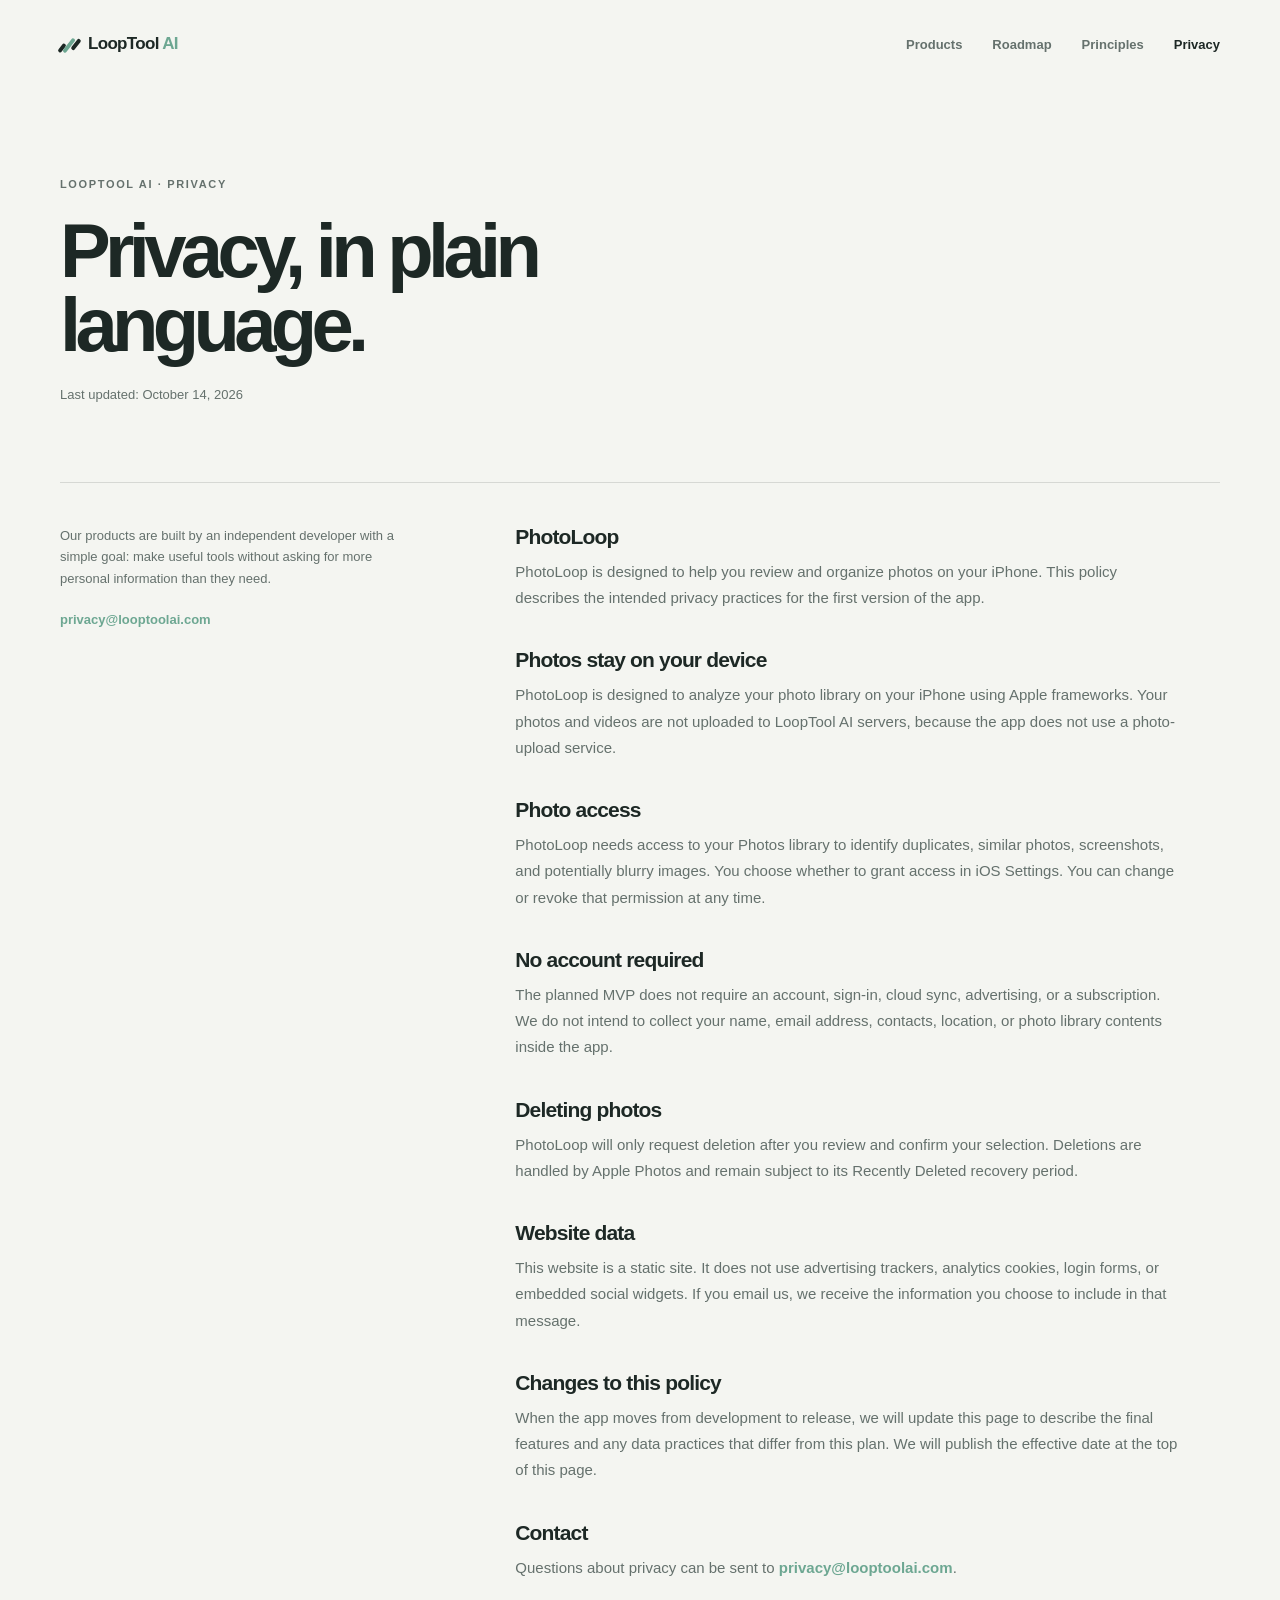
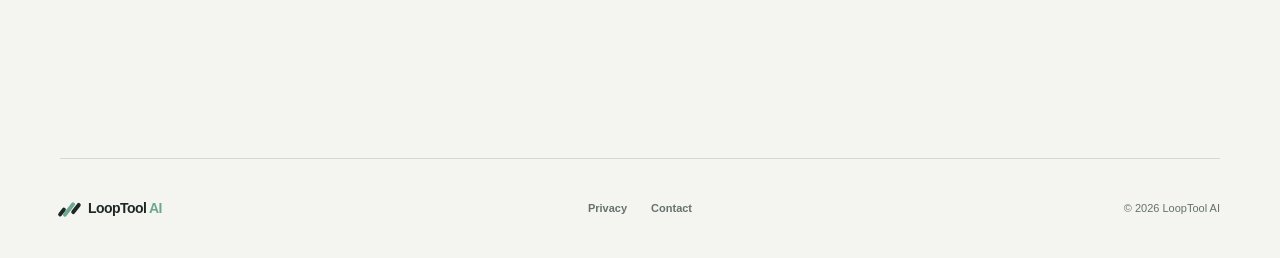
==== privacy.html @ a6b0fe11 "Add files via upload" ====
<!doctype html>
<html lang="en">
  <head>
    <meta charset="utf-8" />
    <meta name="viewport" content="width=device-width, initial-scale=1" />
    <meta name="theme-color" content="#f4f5f1" />
    <meta name="description" content="LoopTool AI privacy principles and PhotoLoop privacy policy." />
    <title>Privacy — LoopTool AI</title>
    <link rel="stylesheet" href="styles.css" />
  </head>
  <body>
    <header class="site-header">
      <a class="brand" href="index.html" aria-label="LoopTool AI home">
        <span class="brand-mark" aria-hidden="true"><span></span><span></span><span></span></span>
        <span>LoopTool <em>AI</em></span>
      </a>
      <nav class="site-nav" aria-label="Primary navigation">
        <a href="index.html#product">Products</a>
        <a href="index.html#roadmap">Roadmap</a>
        <a href="index.html#principles">Principles</a>
        <a class="active" href="privacy.html">Privacy</a>
      </nav>
    </header>

    <main class="legal-page page-width">
      <p class="eyebrow">LoopTool AI · Privacy</p>
      <h1>Privacy, in plain language.</h1>
      <p class="legal-updated">Last updated: October 14, 2026</p>

      <div class="legal-layout">
        <aside class="legal-aside">
          <p>Our products are built by an independent developer with a simple goal: make useful tools without asking for more personal information than they need.</p>
          <a href="mailto:privacy@looptoolai.com">privacy@looptoolai.com</a>
        </aside>

        <article class="legal-content">
          <h2>PhotoLoop</h2>
          <p>PhotoLoop is designed to help you review and organize photos on your iPhone. This policy describes the intended privacy practices for the first version of the app.</p>

          <h2>Photos stay on your device</h2>
          <p>PhotoLoop is designed to analyze your photo library on your iPhone using Apple frameworks. Your photos and videos are not uploaded to LoopTool AI servers, because the app does not use a photo-upload service.</p>

          <h2>Photo access</h2>
          <p>PhotoLoop needs access to your Photos library to identify duplicates, similar photos, screenshots, and potentially blurry images. You choose whether to grant access in iOS Settings. You can change or revoke that permission at any time.</p>

          <h2>No account required</h2>
          <p>The planned MVP does not require an account, sign-in, cloud sync, advertising, or a subscription. We do not intend to collect your name, email address, contacts, location, or photo library contents inside the app.</p>

          <h2>Deleting photos</h2>
          <p>PhotoLoop will only request deletion after you review and confirm your selection. Deletions are handled by Apple Photos and remain subject to its Recently Deleted recovery period.</p>

          <h2>Website data</h2>
          <p>This website is a static site. It does not use advertising trackers, analytics cookies, login forms, or embedded social widgets. If you email us, we receive the information you choose to include in that message.</p>

          <h2>Changes to this policy</h2>
          <p>When the app moves from development to release, we will update this page to describe the final features and any data practices that differ from this plan. We will publish the effective date at the top of this page.</p>

          <h2>Contact</h2>
          <p>Questions about privacy can be sent to <a href="mailto:privacy@looptoolai.com">privacy@looptoolai.com</a>.</p>
        </article>
      </div>
    </main>

    <footer class="site-footer page-width">
      <a class="brand" href="index.html" aria-label="LoopTool AI home">
        <span class="brand-mark" aria-hidden="true"><span></span><span></span><span></span></span>
        <span>LoopTool <em>AI</em></span>
      </a>
      <div class="footer-links">
        <a href="privacy.html">Privacy</a>
        <a href="mailto:hello@looptoolai.com">Contact</a>
      </div>
      <p>© 2026 LoopTool AI</p>
    </footer>
  </body>
</html>
---- styles.css ----
:root {
  --ink: #1d2825;
  --muted: #65716d;
  --paper: #f4f5f1;
  --line: rgba(29, 40, 37, 0.14);
  --mint: #b9dccd;
  --mint-deep: #6da792;
  --cream: #e8e2d0;
  --night: #18322e;
  --white: #fffefa;
  --page: min(1160px, calc(100% - 48px));
  font-family: Inter, ui-sans-serif, -apple-system, BlinkMacSystemFont, "Segoe UI", sans-serif;
  color: var(--ink);
  background: var(--paper);
  font-synthesis: none;
  text-rendering: optimizeLegibility;
}

* { box-sizing: border-box; }
html { scroll-behavior: smooth; }
body { margin: 0; background: var(--paper); }
a { color: inherit; text-decoration: none; }
a:focus-visible { outline: 3px solid var(--mint-deep); outline-offset: 4px; }
.page-width { width: var(--page); margin-inline: auto; }

.site-header {
  width: var(--page);
  margin: 0 auto;
  min-height: 88px;
  display: flex;
  align-items: center;
  justify-content: space-between;
  gap: 24px;
}
.brand { display: inline-flex; align-items: center; gap: 10px; font-size: 17px; font-weight: 750; letter-spacing: -0.04em; }
.brand em { color: var(--mint-deep); font-style: normal; }
.brand-mark { display: inline-flex; align-items: end; gap: 3px; height: 19px; }
.brand-mark span { display: block; width: 4px; border-radius: 4px; background: var(--ink); transform: rotate(38deg); }
.brand-mark span:nth-child(1) { height: 10px; margin-bottom: 1px; }
.brand-mark span:nth-child(2) { height: 17px; background: var(--mint-deep); }
.brand-mark span:nth-child(3) { height: 13px; margin-bottom: 3px; }
.site-nav { display: flex; gap: 30px; color: var(--muted); font-size: 13px; font-weight: 650; }
.site-nav a { transition: color 180ms ease; }
.site-nav a:hover, .site-nav a.active { color: var(--ink); }

.hero { min-height: 630px; display: grid; grid-template-columns: minmax(0, 0.95fr) minmax(360px, 1.05fr); align-items: center; gap: clamp(50px, 9vw, 130px); padding: 55px 0 90px; }
.eyebrow { display: flex; align-items: center; gap: 10px; margin: 0 0 24px; color: var(--muted); font-size: 11px; font-weight: 750; letter-spacing: 0.15em; text-transform: uppercase; }
.eyebrow-dot { width: 7px; height: 7px; display: inline-block; border-radius: 50%; background: var(--mint-deep); box-shadow: 0 0 0 5px rgba(109, 167, 146, 0.16); }
.hero h1 { max-width: 600px; margin: 0; font-size: clamp(47px, 6.1vw, 78px); line-height: 0.99; letter-spacing: -0.075em; font-weight: 720; }
.hero-text { max-width: 450px; margin: 32px 0 0; color: var(--muted); font-size: 17px; line-height: 1.65; }
.hero-actions { display: flex; align-items: center; flex-wrap: wrap; gap: 24px; margin-top: 38px; }
.button { display: inline-flex; align-items: center; gap: 20px; min-height: 49px; padding: 0 20px; border: 1px solid transparent; border-radius: 2px; font-size: 12px; font-weight: 750; letter-spacing: 0.02em; transition: transform 180ms ease, background 180ms ease; }
.button:hover { transform: translateY(-2px); }
.button-dark { color: var(--white); background: var(--ink); }
.button-outline { border-color: var(--ink); }
.text-link, .light-link { display: inline-flex; gap: 10px; align-items: center; font-size: 12px; font-weight: 750; }
.text-link { color: var(--muted); }
.text-link:hover, .light-link:hover { color: var(--mint-deep); }

.hero-art { position: relative; width: min(100%, 520px); aspect-ratio: 1 / 0.9; justify-self: end; isolation: isolate; }
.sun-glow { position: absolute; width: 70%; aspect-ratio: 1; top: 7%; left: 16%; border-radius: 50%; background: radial-gradient(circle, #fffdf0 0 12%, #e8e2d0 44%, rgba(232, 226, 208, 0) 70%); }
.orbit { position: absolute; border: 1px solid rgba(109, 167, 146, 0.43); border-radius: 50%; transform: rotate(-22deg); }
.orbit-one { inset: 8% 5% 10% 8%; }
.orbit-two { inset: 20% 14% 3% 18%; border-color: rgba(29, 40, 37, 0.18); transform: rotate(35deg); }
.memory-card { position: absolute; overflow: hidden; border-radius: 7px; box-shadow: 0 24px 50px rgba(29, 40, 37, 0.13); }
.memory-card span { position: absolute; left: 18px; bottom: 16px; font-size: 9px; font-weight: 800; letter-spacing: 0.15em; }
.memory-back { width: 52%; aspect-ratio: 0.79; top: 15%; left: 12%; color: rgba(29, 40, 37, 0.72); background: #d5e3d7; transform: rotate(-13deg); }
.memory-front { width: 56%; aspect-ratio: 0.79; right: 11%; bottom: 5%; color: var(--white); background: #7fae9a; transform: rotate(10deg); }
.memory-shape { position: absolute; }
.shape-mountain { width: 120%; height: 65%; left: -4%; bottom: 10%; background: linear-gradient(145deg, transparent 35%, #8fb9a2 35% 58%, transparent 58%), linear-gradient(35deg, transparent 45%, #a9cdb5 45% 73%, transparent 73%); opacity: .75; }
.shape-sun { width: 30%; aspect-ratio: 1; right: 16%; top: 17%; border-radius: 50%; background: #ede1a8; }
.shape-hill { width: 130%; height: 60%; left: -14%; bottom: -12%; border-radius: 50% 50% 0 0; background: #4e8a77; transform: rotate(-10deg); }
.spark { position: absolute; color: var(--mint-deep); font-size: 28px; }
.spark-one { right: 5%; top: 19%; }
.spark-two { left: 2%; bottom: 12%; color: #b9a779; }

.product-section { padding: 82px 0 128px; border-top: 1px solid var(--line); }
.section-intro { display: grid; grid-template-columns: 1fr 1fr; column-gap: 40px; align-items: end; }
.section-intro .eyebrow { grid-column: 1 / -1; margin-bottom: 18px; }
.eyebrow-line { display: inline-block; width: 40px; height: 1px; background: var(--mint-deep); }
.section-intro h2, .principles-section h2, .closing-section h2 { margin: 0; font-size: clamp(40px, 5.3vw, 64px); line-height: 1; letter-spacing: -0.07em; }
.section-lede { max-width: 390px; margin: 0; color: var(--muted); font-size: 15px; line-height: 1.65; }
.product-grid { display: grid; grid-template-columns: 1fr 1fr; gap: 8%; margin-top: 70px; }
.product-panel { min-height: 395px; padding: 42px; color: var(--white); background: var(--night); }
.product-icon { position: relative; width: 54px; height: 54px; margin-bottom: 45px; border: 1px solid rgba(255, 254, 250, .45); border-radius: 50%; }
.icon-sun { position: absolute; width: 13px; height: 13px; left: 11px; top: 12px; border-radius: 50%; background: #e6d99f; }
.icon-loop { position: absolute; width: 25px; height: 25px; right: 8px; bottom: 8px; border: 3px solid var(--mint); border-left-color: transparent; border-radius: 50%; transform: rotate(-30deg); }
.product-status { margin: 0 0 15px; color: var(--mint); font-size: 10px; font-weight: 750; letter-spacing: .14em; text-transform: uppercase; }
.product-panel h3 { max-width: 340px; margin: 0; font-size: clamp(28px, 3vw, 38px); line-height: 1.06; letter-spacing: -.055em; }
.product-panel > p:not(.product-status) { max-width: 390px; margin: 22px 0 35px; color: rgba(255, 254, 250, .68); font-size: 14px; line-height: 1.7; }
.coming-soon { display: inline-block; padding-bottom: 7px; border-bottom: 1px solid var(--mint); color: var(--mint); font-size: 11px; font-weight: 750; letter-spacing: .04em; }
.feature-list { display: flex; flex-direction: column; justify-content: center; }
.feature-item { display: grid; grid-template-columns: 48px 1fr; gap: 18px; padding: 25px 0; border-bottom: 1px solid var(--line); }
.feature-item:first-child { border-top: 1px solid var(--line); }
.feature-number { color: var(--mint-deep); font-size: 11px; font-weight: 750; letter-spacing: .1em; }
.feature-item h3 { margin: 0 0 8px; font-size: 17px; letter-spacing: -.025em; }
.feature-item p { margin: 0; color: var(--muted); font-size: 13px; line-height: 1.6; }

.roadmap-section { padding: 0 0 135px; }
.roadmap-heading { display: grid; grid-template-columns: 1fr 1fr; gap: 8%; align-items: end; padding-bottom: 58px; }
.roadmap-heading h2 { margin: 0; font-size: clamp(38px, 4.4vw, 56px); line-height: 1; letter-spacing: -.07em; }
.roadmap-heading > p { max-width: 390px; margin: 0; color: var(--muted); font-size: 15px; line-height: 1.7; }
.roadmap-grid { display: grid; grid-template-columns: repeat(4, 1fr); gap: 12px; }
.roadmap-card { min-height: 335px; padding: 25px 22px 24px; border: 1px solid var(--line); display: flex; flex-direction: column; background: rgba(255, 254, 250, .22); transition: transform 180ms ease, border-color 180ms ease, background 180ms ease; }
.roadmap-card:hover { border-color: rgba(109, 167, 146, .7); background: var(--white); transform: translateY(-4px); }
.roadmap-card-featured { color: var(--white); background: var(--night); border-color: var(--night); }
.roadmap-card-featured:hover { background: var(--night); }
.roadmap-icon { position: relative; width: 48px; height: 48px; margin-bottom: 39px; border-radius: 50%; background: var(--cream); }
.roadmap-card-featured .roadmap-icon { background: rgba(185, 220, 205, .16); }
.roadmap-icon-photo::before { content: ""; position: absolute; width: 20px; height: 15px; left: 14px; top: 16px; border: 2px solid var(--mint-deep); border-radius: 4px; }
.roadmap-icon-photo span { position: absolute; width: 7px; height: 7px; left: 21px; top: 20px; border: 2px solid var(--mint); border-radius: 50%; }
.roadmap-icon-scan::before { content: ""; position: absolute; inset: 12px; border: 2px solid var(--mint-deep); border-radius: 3px; }
.roadmap-icon-scan span { position: absolute; width: 15px; height: 2px; left: 17px; top: 23px; background: var(--mint-deep); box-shadow: 0 -5px 0 var(--mint-deep), 0 5px 0 var(--mint-deep); }
.roadmap-icon-home::before { content: ""; position: absolute; width: 19px; height: 16px; left: 14px; top: 20px; background: var(--mint-deep); border-radius: 2px; }
.roadmap-icon-home span { position: absolute; width: 20px; height: 20px; left: 14px; top: 12px; border-left: 2px solid var(--mint-deep); border-top: 2px solid var(--mint-deep); transform: rotate(45deg); }
.roadmap-icon-note::before { content: ""; position: absolute; width: 18px; height: 23px; left: 15px; top: 11px; border: 2px solid var(--mint-deep); border-radius: 3px; }
.roadmap-icon-note span { position: absolute; width: 11px; height: 2px; left: 19px; top: 21px; background: var(--mint-deep); box-shadow: 0 5px 0 var(--mint-deep); }
.roadmap-meta { display: flex; justify-content: space-between; align-items: center; gap: 10px; margin-bottom: 13px; color: var(--muted); font-size: 10px; font-weight: 750; letter-spacing: .12em; text-transform: uppercase; }
.roadmap-card-featured .roadmap-meta { color: rgba(255, 254, 250, .55); }
.roadmap-status { color: var(--mint-deep); letter-spacing: .05em; }
.active-status { color: var(--mint); }
.roadmap-card h3 { margin: 0 0 11px; font-size: 23px; letter-spacing: -.05em; }
.roadmap-card p { margin: 0; color: var(--muted); font-size: 13px; line-height: 1.6; }
.roadmap-card-featured p { color: rgba(255, 254, 250, .68); }
.card-link { display: inline-flex; align-items: center; gap: 8px; margin-top: auto; padding-top: 22px; color: var(--mint-deep); font-size: 11px; font-weight: 750; }
.roadmap-card-featured .card-link { color: var(--mint); }
.muted-link { color: var(--muted); }

.principles-section { color: var(--white); background: var(--night); }
.principles-wrap { display: grid; grid-template-columns: 1fr 1fr; gap: 8%; padding-top: 110px; padding-bottom: 115px; }
.eyebrow-light { color: rgba(255, 254, 250, .58); }
.principles-section h2 { color: var(--white); }
.principles-copy { align-self: end; max-width: 410px; }
.principles-copy p { margin: 0 0 27px; color: rgba(255, 254, 250, .68); font-size: 15px; line-height: 1.7; }
.light-link { color: var(--mint); }
.closing-section { padding: 130px 0 145px; }
.closing-section h2 { max-width: 640px; }
.closing-section > p:not(.eyebrow) { max-width: 430px; margin: 28px 0 30px; color: var(--muted); font-size: 15px; line-height: 1.7; }
.closing-section .button { margin-top: 3px; }
.site-footer { display: grid; grid-template-columns: 1fr auto 1fr; align-items: center; gap: 20px; min-height: 100px; border-top: 1px solid var(--line); color: var(--muted); font-size: 11px; }
.site-footer .brand { color: var(--ink); font-size: 14px; }
.footer-links { display: flex; gap: 24px; font-weight: 650; }
.footer-links a:hover { color: var(--ink); }
.site-footer > p { justify-self: end; margin: 0; }

.legal-page { padding: 90px 0 140px; }
.legal-page > h1 { max-width: 650px; margin: 0; font-size: clamp(46px, 6vw, 76px); line-height: .98; letter-spacing: -.075em; }
.legal-updated { margin: 24px 0 80px; color: var(--muted); font-size: 13px; }
.legal-layout { display: grid; grid-template-columns: minmax(190px, .65fr) minmax(0, 1.35fr); gap: 10%; padding-top: 42px; border-top: 1px solid var(--line); }
.legal-aside { color: var(--muted); font-size: 13px; line-height: 1.65; }
.legal-aside p { margin: 0 0 20px; }
.legal-aside a, .legal-content a { color: var(--mint-deep); font-weight: 700; }
.legal-content { max-width: 670px; }
.legal-content h2 { margin: 0 0 10px; font-size: 21px; letter-spacing: -.04em; }
.legal-content p { margin: 0 0 37px; color: var(--muted); font-size: 15px; line-height: 1.75; }

@media (max-width: 760px) {
  :root { --page: min(100% - 36px, 600px); }
  .site-header { min-height: 74px; }
  .site-nav { gap: 14px; font-size: 11px; }
  .hero { display: flex; flex-direction: column; align-items: start; min-height: 0; padding: 70px 0 100px; gap: 52px; }
  .hero-art { width: min(100%, 480px); align-self: center; }
  .hero h1 { font-size: clamp(47px, 13vw, 70px); }
  .section-intro, .product-grid, .principles-wrap, .legal-layout { grid-template-columns: 1fr; }
  .roadmap-heading { grid-template-columns: 1fr; gap: 25px; }
  .roadmap-grid { grid-template-columns: repeat(2, 1fr); }
  .section-lede { margin-top: 25px; }
  .product-grid { gap: 60px; margin-top: 50px; }
  .product-panel { padding: 32px; }
  .principles-wrap { gap: 55px; padding-top: 80px; padding-bottom: 85px; }
  .closing-section { padding: 90px 0 105px; }
  .site-footer { grid-template-columns: 1fr auto; padding: 24px 0; }
  .site-footer > p { grid-column: 1 / -1; justify-self: start; }
  .legal-page { padding: 65px 0 90px; }
  .legal-updated { margin-bottom: 55px; }
  .legal-layout { gap: 45px; }
}

@media (max-width: 480px) {
  .roadmap-grid { grid-template-columns: 1fr; }
}

@media (prefers-reduced-motion: reduce) {
  html { scroll-behavior: auto; }
  *, *::before, *::after { transition-duration: .01ms !important; }
}
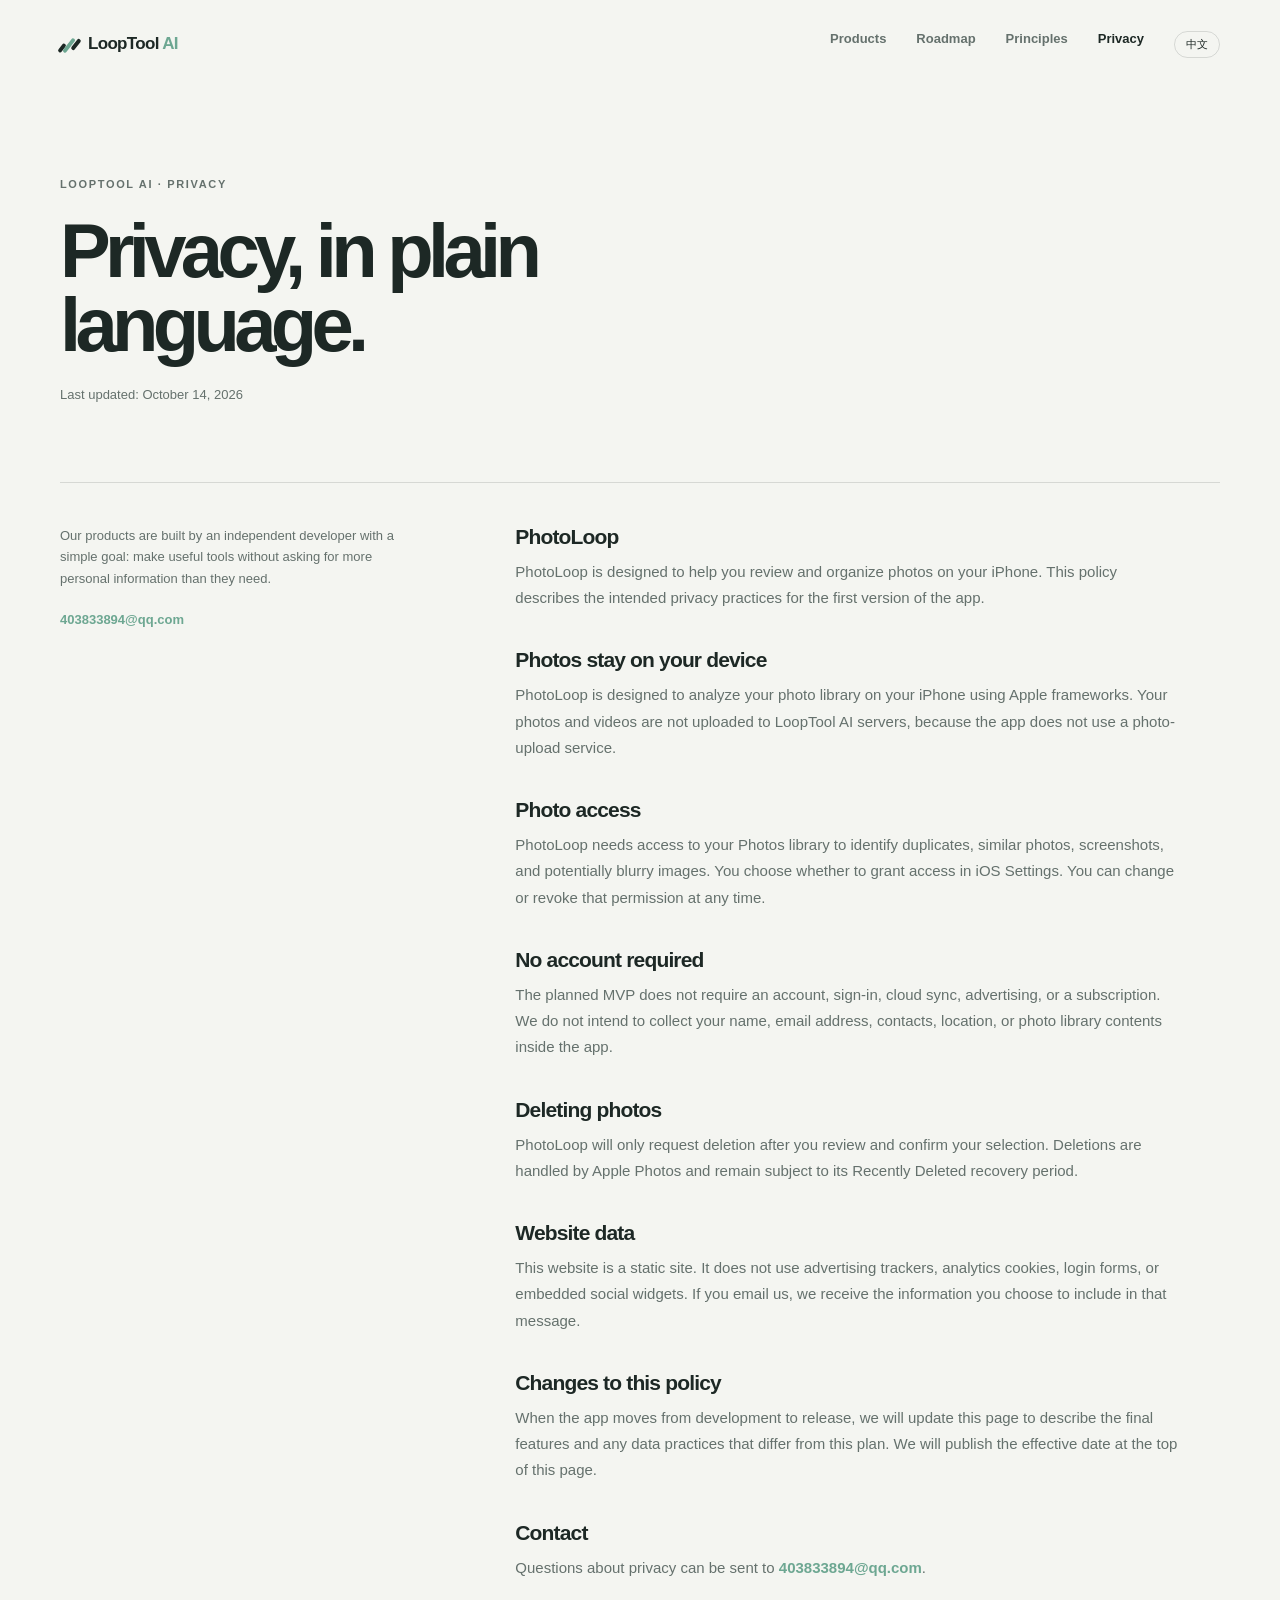
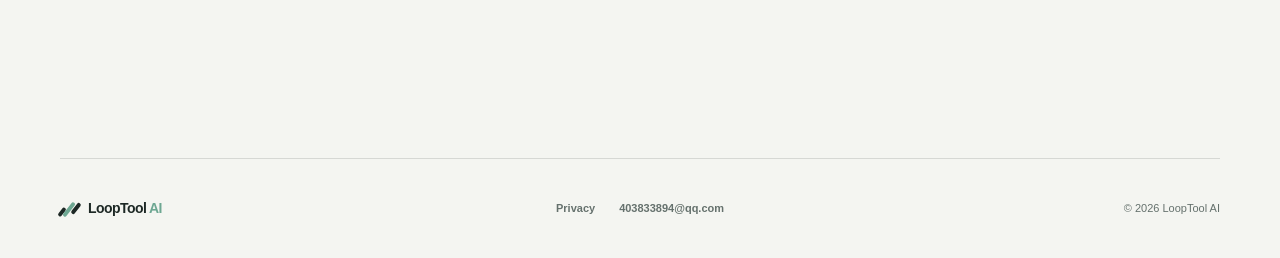
==== commit 4f9b6ae1: "Add files via upload" ====
--- a/privacy.html
+++ b/privacy.html
@@ -4,9 +4,10 @@
     <meta charset="utf-8" />
     <meta name="viewport" content="width=device-width, initial-scale=1" />
     <meta name="theme-color" content="#f4f5f1" />
-    <meta name="description" content="LoopTool AI privacy principles and PhotoLoop privacy policy." />
-    <title>Privacy — LoopTool AI</title>
+    <meta name="description" data-en="LoopTool AI privacy principles and PhotoLoop privacy policy." data-zh="LoopTool AI 隐私原则与 PhotoLoop 隐私政策。" content="LoopTool AI privacy principles and PhotoLoop privacy policy." />
+    <title data-en="Privacy — LoopTool AI" data-zh="隐私 — LoopTool AI">Privacy — LoopTool AI</title>
     <link rel="stylesheet" href="styles.css" />
+    <script src="script.js" defer></script>
   </head>
   <body>
     <header class="site-header">
@@ -15,48 +16,49 @@
         <span>LoopTool <em>AI</em></span>
       </a>
       <nav class="site-nav" aria-label="Primary navigation">
-        <a href="index.html#product">Products</a>
-        <a href="index.html#roadmap">Roadmap</a>
-        <a href="index.html#principles">Principles</a>
-        <a class="active" href="privacy.html">Privacy</a>
+        <a href="index.html#product"><span data-en="Products" data-zh="产品">Products</span></a>
+        <a href="index.html#roadmap"><span data-en="Roadmap" data-zh="产品规划">Roadmap</span></a>
+        <a href="index.html#principles"><span data-en="Principles" data-zh="原则">Principles</span></a>
+        <a class="active" href="privacy.html"><span data-en="Privacy" data-zh="隐私">Privacy</span></a>
+        <button class="language-toggle" id="language-toggle" type="button" aria-label="Switch to Chinese">中文</button>
       </nav>
     </header>
 
     <main class="legal-page page-width">
-      <p class="eyebrow">LoopTool AI · Privacy</p>
-      <h1>Privacy, in plain language.</h1>
-      <p class="legal-updated">Last updated: October 14, 2026</p>
+      <p class="eyebrow" data-en="LoopTool AI · Privacy" data-zh="LoopTool AI · 隐私">LoopTool AI · Privacy</p>
+      <h1 data-en="Privacy, in plain language." data-zh="用简单的话说明隐私。">Privacy, in plain language.</h1>
+      <p class="legal-updated" data-en="Last updated: October 14, 2026" data-zh="最后更新：2026 年 10 月 14 日">Last updated: October 14, 2026</p>
 
       <div class="legal-layout">
         <aside class="legal-aside">
-          <p>Our products are built by an independent developer with a simple goal: make useful tools without asking for more personal information than they need.</p>
-          <a href="mailto:privacy@looptoolai.com">privacy@looptoolai.com</a>
+          <p data-en="Our products are built by an independent developer with a simple goal: make useful tools without asking for more personal information than they need." data-zh="我们的产品由独立开发者打造，目标很简单：提供有用的工具，不索取超出实际需要的个人信息。">Our products are built by an independent developer with a simple goal: make useful tools without asking for more personal information than they need.</p>
+          <a href="mailto:403833894@qq.com">403833894@qq.com</a>
         </aside>
 
         <article class="legal-content">
           <h2>PhotoLoop</h2>
-          <p>PhotoLoop is designed to help you review and organize photos on your iPhone. This policy describes the intended privacy practices for the first version of the app.</p>
+          <p data-en="PhotoLoop is designed to help you review and organize photos on your iPhone. This policy describes the intended privacy practices for the first version of the app." data-zh="PhotoLoop 用于帮助你查看和整理 iPhone 上的照片。本政策说明了应用第一版计划采用的隐私做法。">PhotoLoop is designed to help you review and organize photos on your iPhone. This policy describes the intended privacy practices for the first version of the app.</p>
 
-          <h2>Photos stay on your device</h2>
-          <p>PhotoLoop is designed to analyze your photo library on your iPhone using Apple frameworks. Your photos and videos are not uploaded to LoopTool AI servers, because the app does not use a photo-upload service.</p>
+          <h2 data-en="Photos stay on your device" data-zh="照片留在你的设备上">Photos stay on your device</h2>
+          <p data-en="PhotoLoop is designed to analyze your photo library on your iPhone using Apple frameworks. Your photos and videos are not uploaded to LoopTool AI servers, because the app does not use a photo-upload service." data-zh="PhotoLoop 计划使用 Apple 原生框架在 iPhone 本地分析照片库。你的照片和视频不会上传到 LoopTool AI 服务器，因为应用不提供照片上传服务。">PhotoLoop is designed to analyze your photo library on your iPhone using Apple frameworks. Your photos and videos are not uploaded to LoopTool AI servers, because the app does not use a photo-upload service.</p>
 
-          <h2>Photo access</h2>
-          <p>PhotoLoop needs access to your Photos library to identify duplicates, similar photos, screenshots, and potentially blurry images. You choose whether to grant access in iOS Settings. You can change or revoke that permission at any time.</p>
+          <h2 data-en="Photo access" data-zh="照片权限">Photo access</h2>
+          <p data-en="PhotoLoop needs access to your Photos library to identify duplicates, similar photos, screenshots, and potentially blurry images. You choose whether to grant access in iOS Settings. You can change or revoke that permission at any time." data-zh="PhotoLoop 需要访问照片库，以识别重复照片、相似照片、截图和可能模糊的图片。你可以在 iOS 设置中决定是否授权，也可以随时修改或撤销权限。">PhotoLoop needs access to your Photos library to identify duplicates, similar photos, screenshots, and potentially blurry images. You choose whether to grant access in iOS Settings. You can change or revoke that permission at any time.</p>
 
-          <h2>No account required</h2>
-          <p>The planned MVP does not require an account, sign-in, cloud sync, advertising, or a subscription. We do not intend to collect your name, email address, contacts, location, or photo library contents inside the app.</p>
+          <h2 data-en="No account required" data-zh="无需账号">No account required</h2>
+          <p data-en="The planned MVP does not require an account, sign-in, cloud sync, advertising, or a subscription. We do not intend to collect your name, email address, contacts, location, or photo library contents inside the app." data-zh="计划中的 MVP 不需要账号、登录、云同步、广告或订阅。我们不打算在应用内收集你的姓名、邮箱、联系人、位置或照片库内容。">The planned MVP does not require an account, sign-in, cloud sync, advertising, or a subscription. We do not intend to collect your name, email address, contacts, location, or photo library contents inside the app.</p>
 
-          <h2>Deleting photos</h2>
-          <p>PhotoLoop will only request deletion after you review and confirm your selection. Deletions are handled by Apple Photos and remain subject to its Recently Deleted recovery period.</p>
+          <h2 data-en="Deleting photos" data-zh="删除照片">Deleting photos</h2>
+          <p data-en="PhotoLoop will only request deletion after you review and confirm your selection. Deletions are handled by Apple Photos and remain subject to its Recently Deleted recovery period." data-zh="只有在你查看并确认选择后，PhotoLoop 才会请求删除照片。删除操作由 Apple 照片处理，并遵循“最近删除”中的恢复期限。">PhotoLoop will only request deletion after you review and confirm your selection. Deletions are handled by Apple Photos and remain subject to its Recently Deleted recovery period.</p>
 
-          <h2>Website data</h2>
-          <p>This website is a static site. It does not use advertising trackers, analytics cookies, login forms, or embedded social widgets. If you email us, we receive the information you choose to include in that message.</p>
+          <h2 data-en="Website data" data-zh="网站数据">Website data</h2>
+          <p data-en="This website is a static site. It does not use advertising trackers, analytics cookies, login forms, or embedded social widgets. If you email us, we receive the information you choose to include in that message." data-zh="本网站是一个静态网站，不使用广告跟踪器、分析 Cookie、登录表单或嵌入式社交组件。如果你给我们发邮件，我们会收到你选择在邮件中提供的信息。">This website is a static site. It does not use advertising trackers, analytics cookies, login forms, or embedded social widgets. If you email us, we receive the information you choose to include in that message.</p>
 
-          <h2>Changes to this policy</h2>
-          <p>When the app moves from development to release, we will update this page to describe the final features and any data practices that differ from this plan. We will publish the effective date at the top of this page.</p>
+          <h2 data-en="Changes to this policy" data-zh="政策变更">Changes to this policy</h2>
+          <p data-en="When the app moves from development to release, we will update this page to describe the final features and any data practices that differ from this plan. We will publish the effective date at the top of this page." data-zh="当应用从开发阶段进入正式发布阶段时，我们会更新本页面，说明最终功能以及与当前计划不同的数据做法，并在页面顶部标注生效日期。">When the app moves from development to release, we will update this page to describe the final features and any data practices that differ from this plan. We will publish the effective date at the top of this page.</p>
 
-          <h2>Contact</h2>
-          <p>Questions about privacy can be sent to <a href="mailto:privacy@looptoolai.com">privacy@looptoolai.com</a>.</p>
+          <h2 data-en="Contact" data-zh="联系方式">Contact</h2>
+          <p><span data-en="Questions about privacy can be sent to" data-zh="如果你有隐私相关问题，可以发送邮件至">Questions about privacy can be sent to</span> <a href="mailto:403833894@qq.com">403833894@qq.com</a>.</p>
         </article>
       </div>
     </main>
@@ -67,10 +69,10 @@
         <span>LoopTool <em>AI</em></span>
       </a>
       <div class="footer-links">
-        <a href="privacy.html">Privacy</a>
-        <a href="mailto:hello@looptoolai.com">Contact</a>
+        <a href="privacy.html"><span data-en="Privacy" data-zh="隐私">Privacy</span></a>
+        <a href="mailto:403833894@qq.com">403833894@qq.com</a>
       </div>
-      <p>© 2026 LoopTool AI</p>
+      <p data-en="© 2026 LoopTool AI" data-zh="© 2026 LoopTool AI">© 2026 LoopTool AI</p>
     </footer>
   </body>
 </html>
--- a/styles.css
+++ b/styles.css
@@ -42,6 +42,8 @@
 .site-nav { display: flex; gap: 30px; color: var(--muted); font-size: 13px; font-weight: 650; }
 .site-nav a { transition: color 180ms ease; }
 .site-nav a:hover, .site-nav a.active { color: var(--ink); }
+.language-toggle { appearance: none; border: 1px solid var(--line); border-radius: 999px; padding: 7px 11px; color: var(--ink); background: transparent; cursor: pointer; font: inherit; font-size: 11px; font-weight: 750; line-height: 1; transition: border-color 180ms ease, background 180ms ease, color 180ms ease; }
+.language-toggle:hover { border-color: var(--mint-deep); color: var(--mint-deep); background: rgba(185, 220, 205, .18); }
 
 .hero { min-height: 630px; display: grid; grid-template-columns: minmax(0, 0.95fr) minmax(360px, 1.05fr); align-items: center; gap: clamp(50px, 9vw, 130px); padding: 55px 0 90px; }
 .eyebrow { display: flex; align-items: center; gap: 10px; margin: 0 0 24px; color: var(--muted); font-size: 11px; font-weight: 750; letter-spacing: 0.15em; text-transform: uppercase; }
@@ -157,7 +159,7 @@
 @media (max-width: 760px) {
   :root { --page: min(100% - 36px, 600px); }
   .site-header { min-height: 74px; }
-  .site-nav { gap: 14px; font-size: 11px; }
+  .site-nav { gap: 12px; font-size: 11px; }
   .hero { display: flex; flex-direction: column; align-items: start; min-height: 0; padding: 70px 0 100px; gap: 52px; }
   .hero-art { width: min(100%, 480px); align-self: center; }
   .hero h1 { font-size: clamp(47px, 13vw, 70px); }
